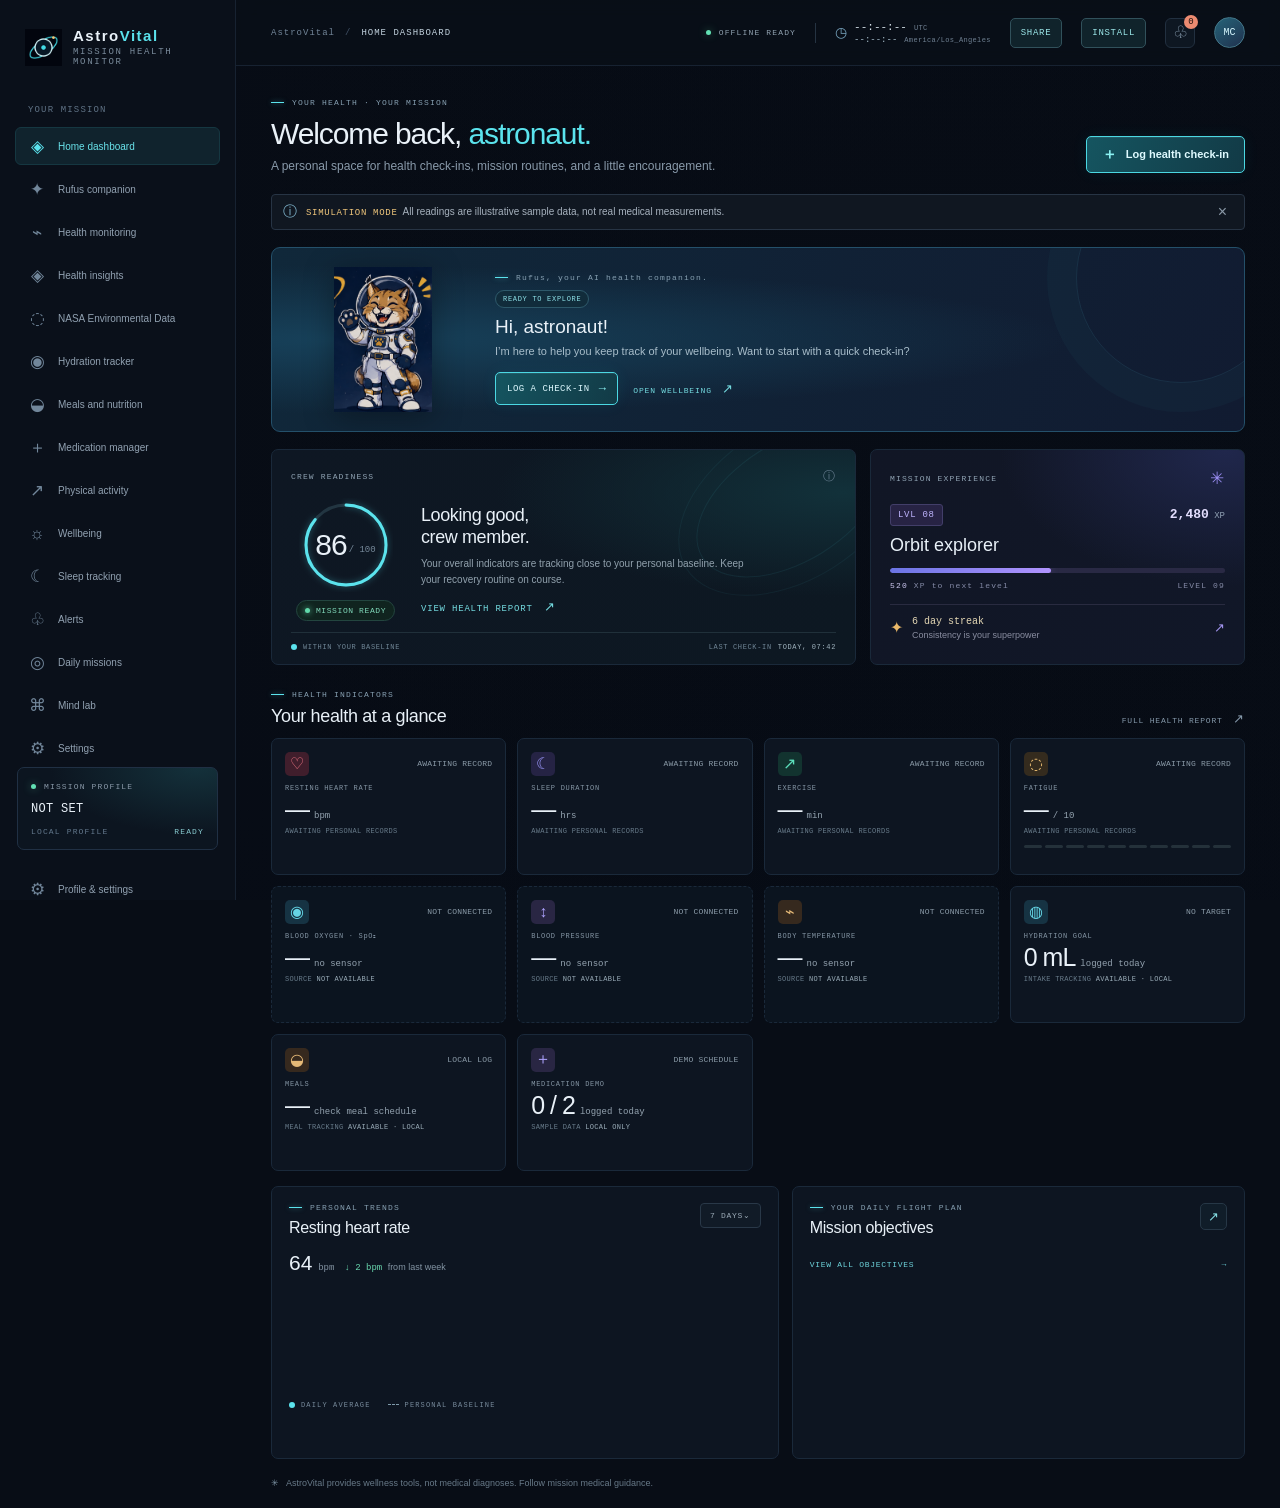
==== SpaceApps 2026/Astro_Vital_Health.html @ 96b12117 "Notifications Update" ====
<!doctype html>
<html lang="en">
  <head>
    <meta charset="UTF-8">
    <meta name="viewport" content="width=device-width, initial-scale=1">
    <meta name="theme-color" content="#080d16">
    <meta name="description" content="AstroVital — personal health monitoring for astronauts on long-duration missions.">
    <meta http-equiv="refresh" content="0; url=./AstroVital_Mission_Health.html">
    <title>AstroVital — Your Health. Your Mission.</title>
    <meta name="apple-mobile-web-app-capable" content="yes">
    <meta name="apple-mobile-web-app-title" content="AstroVital">
    <meta name="apple-mobile-web-app-status-bar-style" content="black-translucent">
    <meta name="mobile-web-app-capable" content="yes">
    <link rel="icon" type="image/svg+xml" href="./icons/astrovital.svg">
    <link rel="apple-touch-icon" href="./icons/astrovital-192.png">
    <link rel="manifest" href="./manifest.webmanifest">
  </head>
  <body>
    <p>Opening AstroVital. If you are not redirected, <a href="./AstroVital_Mission_Health.html">open the app</a>.</p>
  </body>
</html>
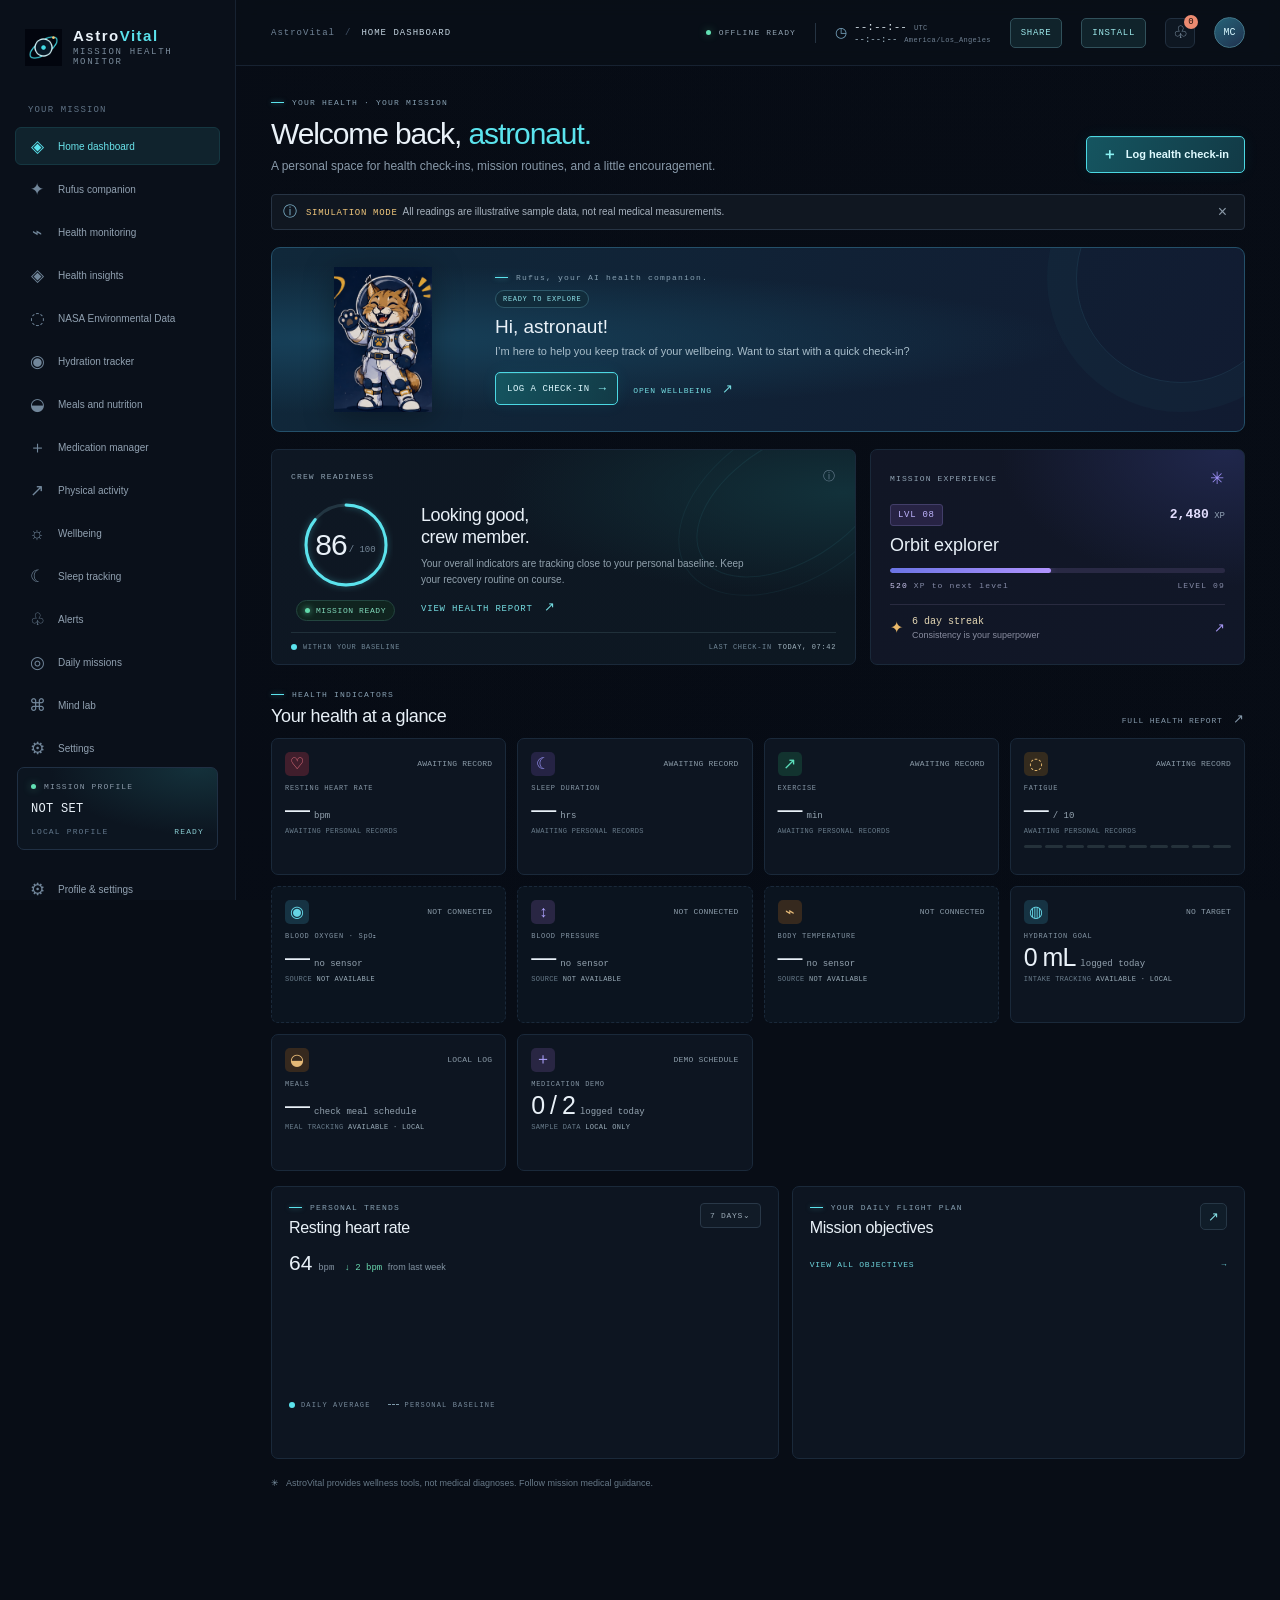
==== commit 06135c1d: "App 2.0" ====
--- a/SpaceApps 2026/Astro_Vital_Health.html
+++ b/SpaceApps 2026/Astro_Vital_Health.html
@@ -5,13 +5,25 @@
     <meta name="viewport" content="width=device-width, initial-scale=1">
     <meta name="theme-color" content="#080d16">
     <meta name="description" content="AstroVital — personal health monitoring for astronauts on long-duration missions.">
+    <link rel="canonical" href="https://alfaroa25.github.io/UCM-SpaceApps-2026---BLOSSAM/">
     <meta http-equiv="refresh" content="0; url=./AstroVital_Mission_Health.html">
     <title>AstroVital — Your Health. Your Mission.</title>
     <meta name="apple-mobile-web-app-capable" content="yes">
     <meta name="apple-mobile-web-app-title" content="AstroVital">
     <meta name="apple-mobile-web-app-status-bar-style" content="black-translucent">
     <meta name="mobile-web-app-capable" content="yes">
+    <meta property="og:type" content="website">
+    <meta property="og:title" content="AstroVital — Your Health. Your Mission.">
+    <meta property="og:description" content="A local-first health monitoring app for long-duration missions, with wellbeing and self-check-in tools.">
+    <meta property="og:url" content="https://alfaroa25.github.io/UCM-SpaceApps-2026---BLOSSAM/">
+    <meta property="og:image" content="https://alfaroa25.github.io/UCM-SpaceApps-2026---BLOSSAM/SpaceApps%202026/icons/astrovital-512.png">
+    <meta property="og:image:alt" content="AstroVital application icon">
+    <meta name="twitter:card" content="summary_large_image">
+    <meta name="twitter:title" content="AstroVital — Your Health. Your Mission.">
+    <meta name="twitter:description" content="A local-first health monitoring app for long-duration missions.">
+    <meta name="twitter:image" content="https://alfaroa25.github.io/UCM-SpaceApps-2026---BLOSSAM/SpaceApps%202026/icons/astrovital-512.png">
     <link rel="icon" type="image/svg+xml" href="./icons/astrovital.svg">
+    <link rel="icon" type="image/png" sizes="512x512" href="./icons/astrovital-512.png">
     <link rel="apple-touch-icon" href="./icons/astrovital-192.png">
     <link rel="manifest" href="./manifest.webmanifest">
   </head>
